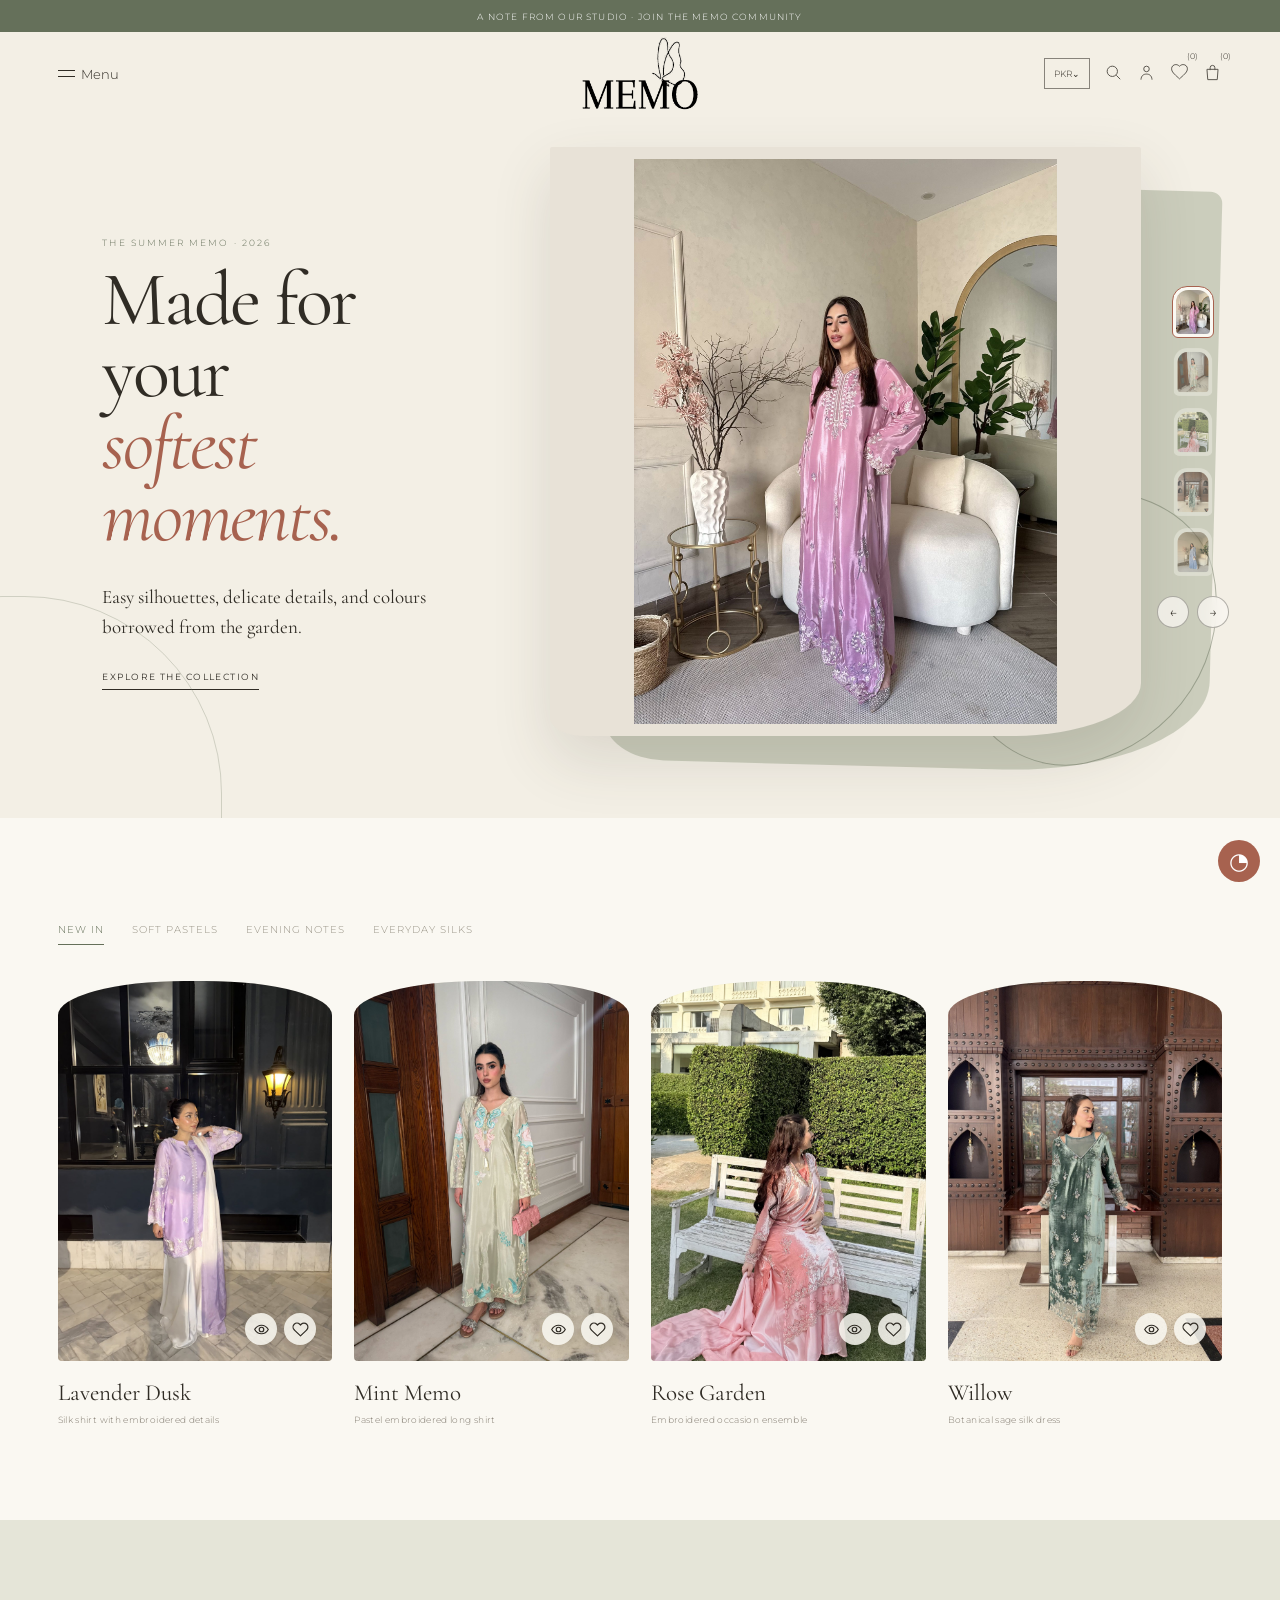
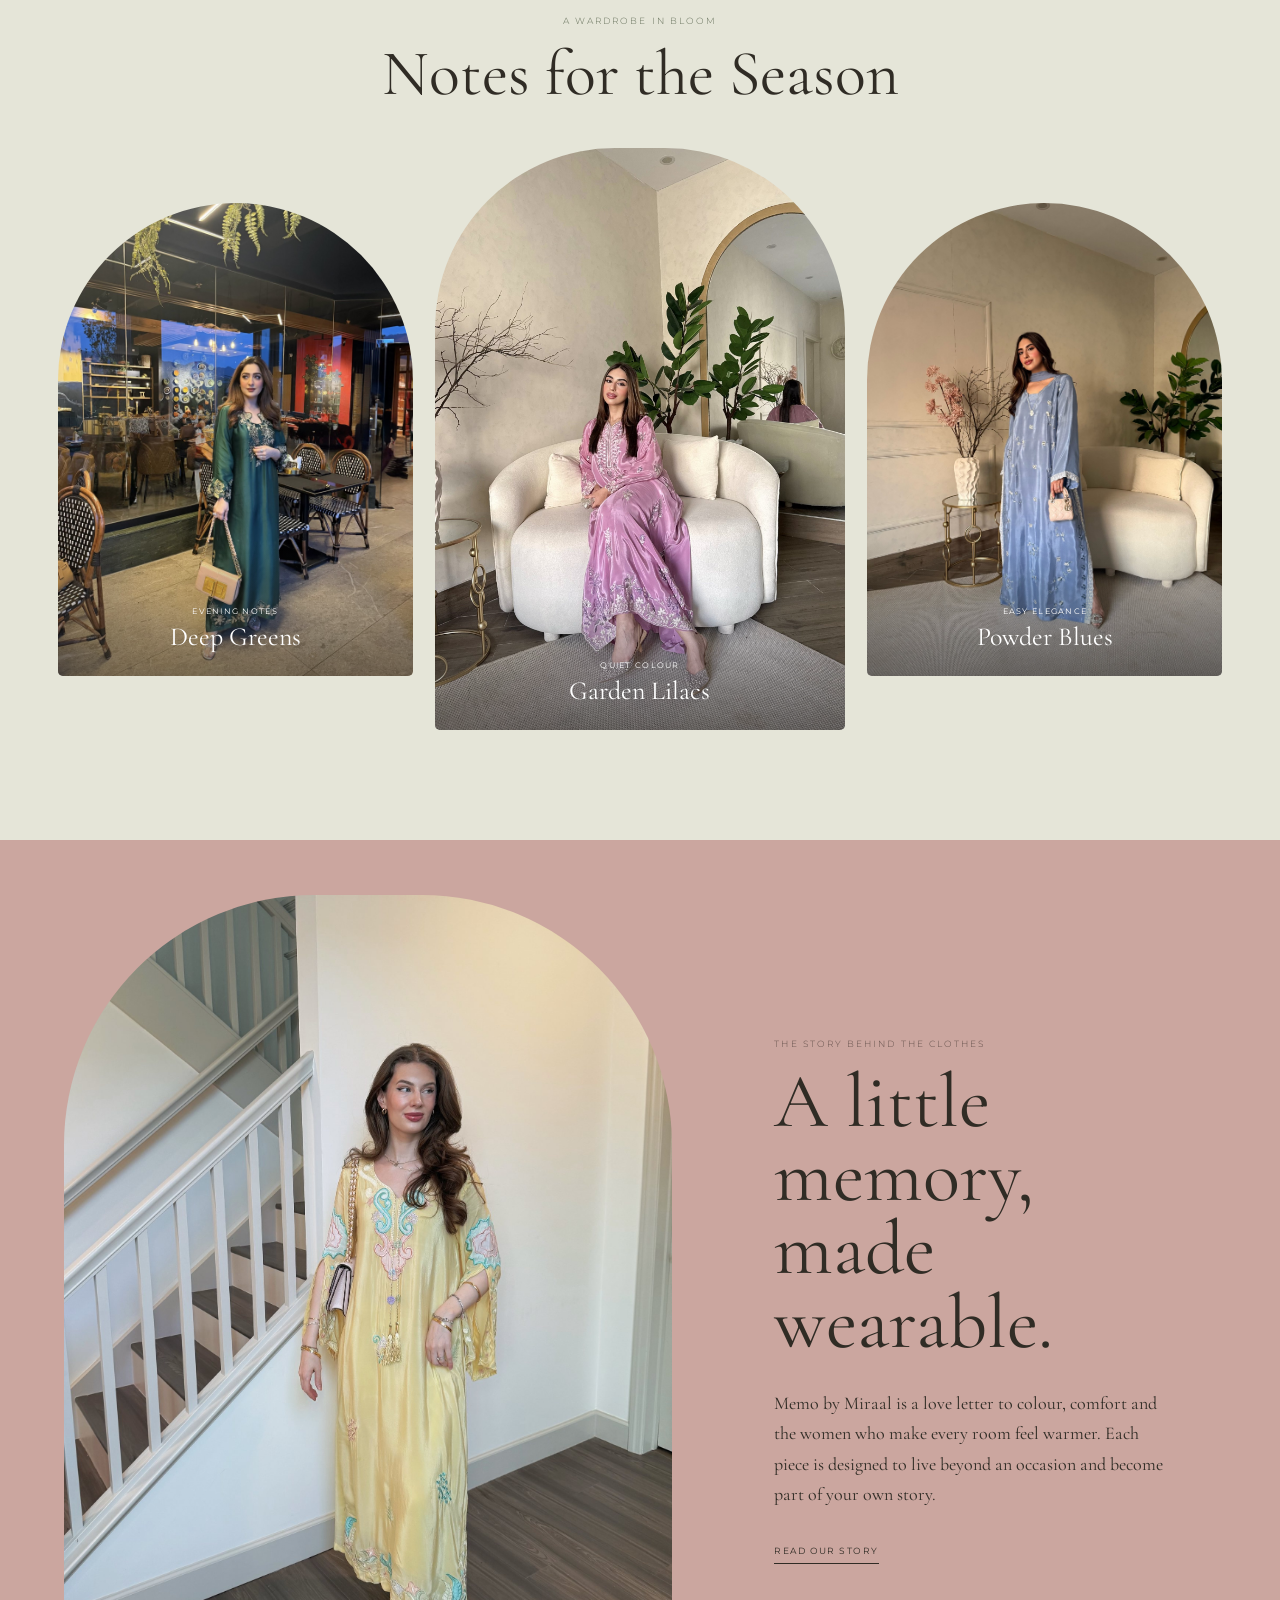
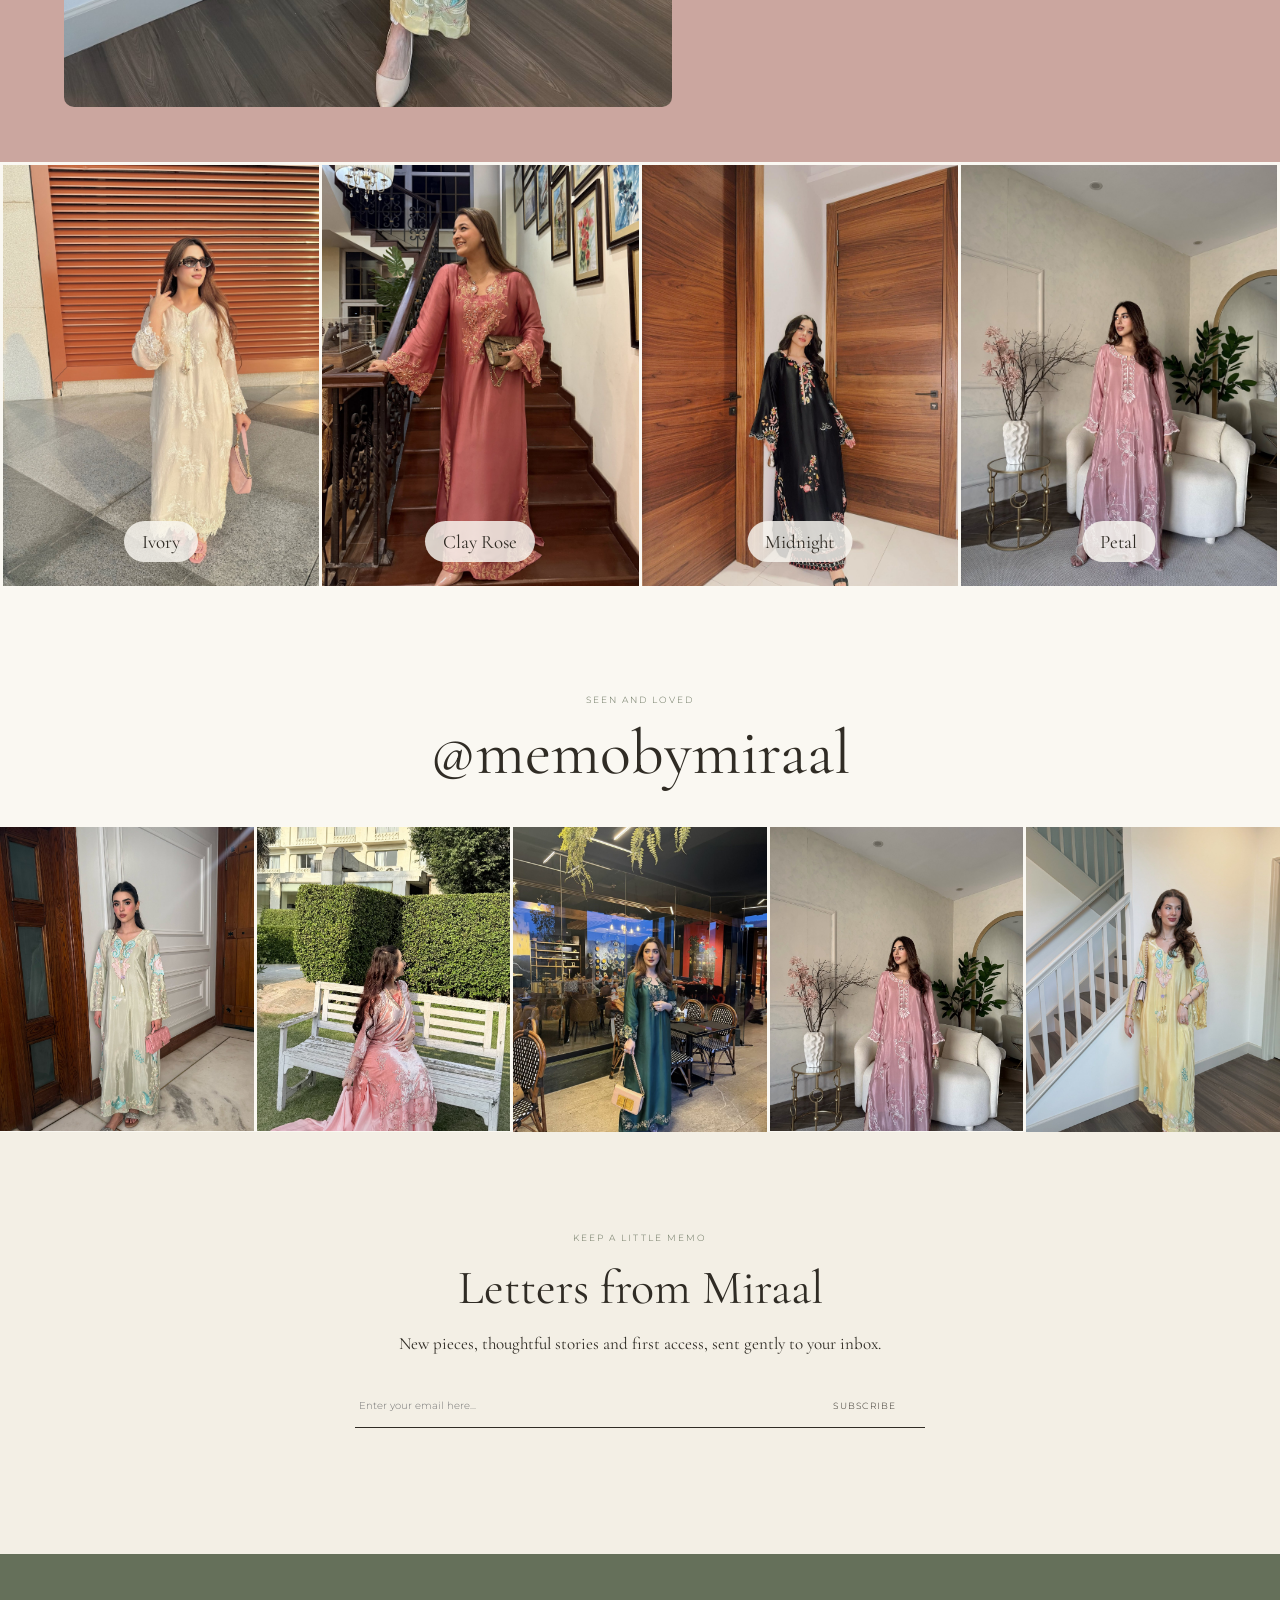
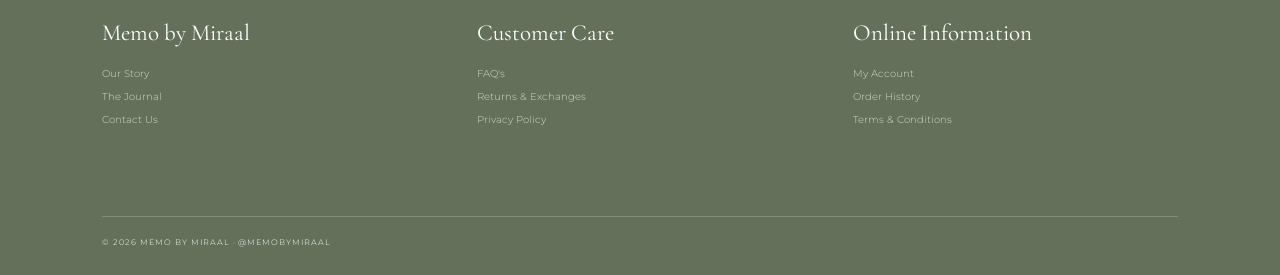
==== index.html @ 3789bedd "icons adjusted" ====
<!doctype html>
<html lang="en">
<head>
  <meta charset="UTF-8">
  <meta name="viewport" content="width=device-width, initial-scale=1">
  <meta name="description" content="Memo by Miraal - timeless, expressive eastern wear for everyday celebrations.">
  <title>Memo by Miraal</title>
  <link rel="icon" type="image/png" sizes="256x256" href="assets/memo-favicon.png?v=2">
  <link rel="apple-touch-icon" href="assets/memo-favicon.png?v=2">
  <link rel="preconnect" href="https://fonts.googleapis.com">
  <link rel="preconnect" href="https://fonts.gstatic.com" crossorigin>
  <link href="https://fonts.googleapis.com/css2?family=Cormorant+Garamond:ital,wght@0,400;0,500;1,400&family=Montserrat:wght@300;400&display=swap" rel="stylesheet">
  <link rel="stylesheet" href="styles.css">
</head>
<body>
  <a class="hotline" href="#newsletter">A note from our studio · Join the Memo community</a>

  <header class="header">
    <button class="menu-trigger" id="menuButton" aria-label="Open menu" aria-expanded="false">
      <i></i><i></i><span>Menu</span>
    </button>
    <a class="logo" href="#" aria-label="Memo home">
      <img src="assets/memo-logo.png" alt="Memo">
    </a>
    <div class="tools">
      <button class="currency">PKR⌄</button>
      <button aria-label="Search"><svg viewBox="0 0 24 24"><circle cx="10.5" cy="10.5" r="6.5"/><path d="m15.5 15.5 5 5"/></svg></button>
      <button class="desktop-icon" aria-label="Account"><svg viewBox="0 0 24 24"><circle cx="12" cy="7.5" r="3.5"/><path d="M5 21c.5-5 3-7 7-7s6.5 2 7 7"/></svg></button>
      <button class="desktop-icon counter" aria-label="Wishlist"><svg viewBox="0 0 24 24"><path d="m12 20-1.4-1.3C5.4 14.1 2 11 2 7.3 2 4.3 4.4 2 7.4 2c1.7 0 3.3.8 4.6 2.1C13.3 2.8 14.9 2 16.6 2 19.6 2 22 4.3 22 7.3c0 3.7-3.4 6.8-8.6 11.4L12 20Z"/></svg><sup>(0)</sup></button>
      <button class="counter" aria-label="Shopping bag"><svg viewBox="0 0 24 24"><path d="M5 8h14l-1 13H6L5 8Z"/><path d="M9 9V6a3 3 0 0 1 6 0v3"/></svg><sup>(0)</sup></button>
    </div>
  </header>

  <div class="menu-panel" id="menuPanel" aria-hidden="true">
    <button class="menu-close" id="menuClose" aria-label="Close menu">×</button>
    <nav>
      <a href="#new">New Arrivals</a>
      <a href="#new">The Silk Edit</a>
      <a href="#top-picks">Everyday Memo</a>
      <a href="#top-picks">Occasion Wear</a>
      <a href="#story">Our Story</a>
      <a href="#social">@memobymiraal</a>
    </nav>
  </div>
  <div class="menu-backdrop" id="menuBackdrop"></div>

  <main>
    <section class="hero" aria-label="Memo by Miraal featured collection">
      <div class="hero-copy">
        <p class="eyebrow">The summer memo · 2026</p>
        <h1>Made for your<br><em>softest moments.</em></h1>
        <p>Easy silhouettes, delicate details, and colours borrowed from the garden.</p>
        <a href="#new">Explore the collection</a>
      </div>
      <div class="hero-image" id="heroCarousel" aria-roledescription="carousel" aria-label="Featured Memo looks">
        <div class="hero-slides" aria-live="polite">
          <img class="hero-slide active" src="assets/photos/img_9818.jpg" alt="Model wearing a lilac embroidered Memo by Miraal dress">
          <img class="hero-slide" src="assets/photos/img_9828.jpg" alt="Model wearing a mint embroidered Memo by Miraal dress">
          <img class="hero-slide" src="assets/photos/img_4089.jpg" alt="Model wearing a rose pink embroidered Memo by Miraal dress">
          <img class="hero-slide" src="assets/photos/img_4140.jpg" alt="Model wearing a sage embroidered Memo by Miraal dress">
          <img class="hero-slide" src="assets/photos/img_1524.jpg" alt="Model wearing a powder blue Memo by Miraal dress">
        </div>
        <div class="hero-carousel-ui">
          <div class="hero-arrows">
            <button class="hero-arrow hero-prev" type="button" aria-label="Previous featured image">&larr;</button>
            <button class="hero-arrow hero-next" type="button" aria-label="Next featured image">&rarr;</button>
          </div>
          <div class="hero-dots" aria-label="Choose featured image">
            <button class="active" type="button" aria-label="Show lilac look" aria-current="true"><img src="assets/photos/img_9818.jpg" alt=""></button>
            <button type="button" aria-label="Show mint look"><img src="assets/photos/img_9828.jpg" alt=""></button>
            <button type="button" aria-label="Show rose look"><img src="assets/photos/img_4089.jpg" alt=""></button>
            <button type="button" aria-label="Show sage look"><img src="assets/photos/img_4140.jpg" alt=""></button>
            <button type="button" aria-label="Show powder blue look"><img src="assets/photos/img_1524.jpg" alt=""></button>
          </div>
        </div>
      </div>
      
    </section>

    <section class="products" id="new">
      <div class="tabs">
        <button class="active">New In</button>
        <button>Soft Pastels</button>
        <button>Evening Notes</button>
        <button>Everyday Silks</button>
      </div>
      <div class="product-grid">
        <article>
          <div class="product-photo">
            <img src="assets/photos/img_7289.jpg" alt="Lavender silk ensemble">
            <div class="card-tools">
              <button class="quick-view" type="button" aria-label="Quick view"><svg viewBox="0 0 24 24" aria-hidden="true"><path d="M2.4 12s3.5-6 9.6-6 9.6 6 9.6 6-3.5 6-9.6 6-9.6-6-9.6-6Z"/><circle cx="12" cy="12" r="3.2"/></svg></button>
              <button class="heart" type="button" aria-label="Add to wishlist" aria-pressed="false"><svg viewBox="0 0 24 24" aria-hidden="true"><path d="M20.8 4.6a5.5 5.5 0 0 0-7.8 0L12 5.7l-1.1-1.1a5.5 5.5 0 0 0-7.8 7.8l1.1 1.1L12 21l7.8-7.5 1.1-1.1a5.5 5.5 0 0 0-.1-7.8Z"/></svg></button>
            </div>
          </div>
          <h2>Lavender Dusk</h2>
          <p>Silk shirt with embroidered details</p>
        </article>
        <article>
          <div class="product-photo">
            <img src="assets/photos/img_9828.jpg" alt="Mint embroidered dress">
            <div class="card-tools">
              <button class="quick-view" type="button" aria-label="Quick view"><svg viewBox="0 0 24 24" aria-hidden="true"><path d="M2.4 12s3.5-6 9.6-6 9.6 6 9.6 6-3.5 6-9.6 6-9.6-6-9.6-6Z"/><circle cx="12" cy="12" r="3.2"/></svg></button>
              <button class="heart" type="button" aria-label="Add to wishlist" aria-pressed="false"><svg viewBox="0 0 24 24" aria-hidden="true"><path d="M20.8 4.6a5.5 5.5 0 0 0-7.8 0L12 5.7l-1.1-1.1a5.5 5.5 0 0 0-7.8 7.8l1.1 1.1L12 21l7.8-7.5 1.1-1.1a5.5 5.5 0 0 0-.1-7.8Z"/></svg></button>
            </div>
          </div>
          <h2>Mint Memo</h2>
          <p>Pastel embroidered long shirt</p>
        </article>
        <article>
          <div class="product-photo">
            <img src="assets/photos/img_4089.jpg" alt="Rose pink formal ensemble">
            <div class="card-tools">
              <button class="quick-view" type="button" aria-label="Quick view"><svg viewBox="0 0 24 24" aria-hidden="true"><path d="M2.4 12s3.5-6 9.6-6 9.6 6 9.6 6-3.5 6-9.6 6-9.6-6-9.6-6Z"/><circle cx="12" cy="12" r="3.2"/></svg></button>
              <button class="heart" type="button" aria-label="Add to wishlist" aria-pressed="false"><svg viewBox="0 0 24 24" aria-hidden="true"><path d="M20.8 4.6a5.5 5.5 0 0 0-7.8 0L12 5.7l-1.1-1.1a5.5 5.5 0 0 0-7.8 7.8l1.1 1.1L12 21l7.8-7.5 1.1-1.1a5.5 5.5 0 0 0-.1-7.8Z"/></svg></button>
            </div>
          </div>
          <h2>Rose Garden</h2>
          <p>Embroidered occasion ensemble</p>
        </article>
        <article>
          <div class="product-photo">
            <img src="assets/photos/img_4140.jpg" alt="Sage green embroidered dress">
            <div class="card-tools">
              <button class="quick-view" type="button" aria-label="Quick view"><svg viewBox="0 0 24 24" aria-hidden="true"><path d="M2.4 12s3.5-6 9.6-6 9.6 6 9.6 6-3.5 6-9.6 6-9.6-6-9.6-6Z"/><circle cx="12" cy="12" r="3.2"/></svg></button>
              <button class="heart" type="button" aria-label="Add to wishlist" aria-pressed="false"><svg viewBox="0 0 24 24" aria-hidden="true"><path d="M20.8 4.6a5.5 5.5 0 0 0-7.8 0L12 5.7l-1.1-1.1a5.5 5.5 0 0 0-7.8 7.8l1.1 1.1L12 21l7.8-7.5 1.1-1.1a5.5 5.5 0 0 0-.1-7.8Z"/></svg></button>
            </div>
          </div>
          <h2>Willow</h2>
          <p>Botanical sage silk dress</p>
        </article>
      </div>
    </section>

    <section class="top-picks" id="top-picks">
      <p class="eyebrow">A wardrobe in bloom</p>
      <h2>Notes for the Season</h2>
      <div class="pick-grid">
        <a href="#"><img src="assets/photos/img_7990.jpg" alt="Deep green evening outfit"><span><small>Evening notes</small>Deep Greens</span></a>
        <a href="#"><img src="assets/photos/img_9820.jpg" alt="Lilac embroidered outfit"><span><small>Quiet colour</small>Garden Lilacs</span></a>
        <a href="#"><img src="assets/photos/img_1524.jpg" alt="Powder blue silk dress"><span><small>Easy elegance</small>Powder Blues</span></a>
      </div>
    </section>

    <section class="wedding-feature" id="story">
      <div class="story-image">
        <img src="assets/photos/img_1355.jpg" alt="Woman wearing a pale yellow embroidered kaftan">
      </div>
      <div class="story-copy">
        <p class="eyebrow">The story behind the clothes</p>
        <h2>A little memory,<br>made wearable.</h2>
        <p>Memo by Miraal is a love letter to colour, comfort and the women who make every room feel warmer. Each piece is designed to live beyond an occasion and become part of your own story.</p>
        <a href="#">Read our story</a>
      </div>
    </section>

    <section class="occasions">
      <a href="#"><img src="assets/photos/img_8818.jpg" alt="Ivory embroidered dress"><span>Ivory</span></a>
      <a href="#"><img src="assets/photos/img_5142.jpg" alt="Clay rose embroidered dress"><span>Clay Rose</span></a>
      <a href="#"><img src="assets/photos/img_4715.jpg" alt="Black floral embroidered dress"><span>Midnight</span></a>
      <a href="#"><img src="assets/photos/img_0445.jpg" alt="Dusty pink embroidered dress"><span>Petal</span></a>
    </section>

    <section class="social" id="social">
      <p class="eyebrow">Seen and loved</p>
      <h2>@memobymiraal</h2>
      <div>
        <img src="assets/photos/img_9828.jpg" alt="Memo by Miraal mint look">
        <img src="assets/photos/img_4089.jpg" alt="Memo by Miraal rose look">
        <img src="assets/photos/img_7990.jpg" alt="Memo by Miraal green look">
        <img src="assets/photos/img_0445.jpg" alt="Memo by Miraal pink look">
        <img src="assets/photos/img_1355.jpg" alt="Memo by Miraal yellow look">
      </div>
    </section>

    <section class="newsletter" id="newsletter">
      <p class="eyebrow">Keep a little Memo</p>
      <h2>Letters from Miraal</h2>
      <p>New pieces, thoughtful stories and first access, sent gently to your inbox.</p>
      <form id="newsletterForm">
        <label class="sr-only" for="email">Email address</label>
        <input id="email" type="email" placeholder="Enter your email here..." required>
        <button>Subscribe</button>
      </form>
      <small id="formMessage" aria-live="polite"></small>
    </section>
  </main>

  <footer>
    <div><h3>Memo by Miraal</h3><a href="#">Our Story</a><a href="#">The Journal</a><a href="#">Contact Us</a></div>
    <div><h3>Customer Care</h3><a href="#">FAQ's</a><a href="#">Returns & Exchanges</a><a href="#">Privacy Policy</a></div>
    <div><h3>Online Information</h3><a href="#">My Account</a><a href="#">Order History</a><a href="#">Terms & Conditions</a></div>
    <p>© 2026 MEMO BY MIRAAL · @MEMOBYMIRAAL</p>
  </footer>

  <a class="whatsapp" href="https://api.whatsapp.com/send?phone=923088844444" aria-label="WhatsApp">◔</a>
  <script src="script.js"></script>
</body>
</html>
---- styles.css ----
:root {
  --ink: #302c25;
  --moss: #65705a;
  --sage: #a8af98;
  --cream: #f3efe5;
  --paper: #faf8f2;
  --clay: #a7624f;
  --rose: #cba69f;
  --line: #d9d2c4;
}

* { box-sizing: border-box; }
html { scroll-behavior: smooth; }
body { margin: 0; background: var(--paper); color: var(--ink); font-family: "Montserrat", sans-serif; font-size: 12px; font-weight: 300; }
body.menu-open { overflow: hidden; }
button, input { font: inherit; }
button { cursor: pointer; }
a { color: inherit; text-decoration: none; }
img { display: block; width: 100%; }
.sr-only { position: absolute; width: 1px; height: 1px; overflow: hidden; clip: rect(0,0,0,0); }
.eyebrow { margin: 0 0 16px; color: var(--moss); font-size: 9px; letter-spacing: .23em; text-transform: uppercase; }

.hotline { height: 32px; display: flex; align-items: center; justify-content: center; background: var(--moss); color: #fff; font-size: 9px; letter-spacing: .13em; text-transform: uppercase; }
.header { position: absolute; z-index: 10; top: 32px; left: 0; width: 100%; height: 83px; display: grid; grid-template-columns: 1fr auto 1fr; align-items: center; padding: 0 4.5%; color: var(--ink); }
.logo img { width: 132px; max-height: 82px; object-fit: contain; }
.menu-trigger { position: relative; display: flex; align-items: center; gap: 8px; padding: 8px 0 8px 23px; border: 0; background: none; color: inherit; font-size: 13px; font-weight: 300; }
.menu-trigger i { position: absolute; left: 0; width: 17px; height: 1px; background: currentColor; }
.menu-trigger i:first-child { transform: translateY(-3px); }
.menu-trigger i:nth-child(2) { transform: translateY(3px); }
.tools { display: flex; align-items: center; justify-content: flex-end; gap: 14px; }
.tools button { position: relative; padding: 0; border: 0; background: none; color: inherit; }
.tools svg { width: 19px; height: 19px; fill: none; stroke: currentColor; stroke-width: 1.25; opacity: .78; }
.tools .currency { padding: 9px; border: 1px solid rgba(48,44,37,.55); font-size: 9px; }
.counter sup { position: absolute; top: -12px; right: -9px; font-size: 8px; }

.menu-panel { position: fixed; z-index: 30; inset: 0 auto 0 0; width: min(430px,88vw); padding: 80px 50px; background: var(--cream); transform: translateX(-102%); transition: transform .4s cubic-bezier(.76,0,.24,1); }
.menu-panel.open { transform: none; }
.menu-close { position: absolute; top: 22px; right: 25px; padding: 0; border: 0; background: none; color: var(--ink); font: 32px/1 "Cormorant Garamond",serif; }
.menu-panel nav { display: flex; flex-direction: column; }
.menu-panel a { padding: 14px 0; border-bottom: 1px solid var(--line); font: 25px "Cormorant Garamond",serif; }
.menu-backdrop { visibility: hidden; position: fixed; z-index: 25; inset: 0; opacity: 0; background: rgba(47,42,34,.45); transition: .3s; }
.menu-backdrop.open { visibility: visible; opacity: 1; }

.hero { position: relative; min-height: 760px; display: grid; grid-template-columns: 43% 57%; padding-top: 115px; overflow: hidden; background: var(--cream); }
.hero::before { content: ""; position: absolute; width: 400px; height: 400px; left: -180px; bottom: -180px; border: 1px solid rgba(101,112,90,.25); border-radius: 48% 52% 42% 58%; }
.hero-copy { display: flex; flex-direction: column; justify-content: center; align-items: flex-start; padding: 5vw 5vw 8vw 8vw; }
.hero-copy h1 { margin: 0; font: 400 clamp(54px,6vw,88px)/.94 "Cormorant Garamond",serif; letter-spacing: -.03em; }
.hero-copy h1 em { color: var(--clay); font-weight: 400; }
.hero-copy > p:not(.eyebrow) { max-width: 390px; margin: 30px 0; font: 19px/1.55 "Cormorant Garamond",serif; }
.hero-copy > a, .story-copy > a { padding-bottom: 7px; border-bottom: 1px solid var(--ink); font-size: 9px; font-weight: 400; letter-spacing: .16em; text-transform: uppercase; }
.hero-image {
  position: relative;
  min-height: 620px;
  margin: 0 4vw 4vw 0;
  isolation: isolate;
}
.hero-image::before {
  content: "";
  position: absolute;
  z-index: -2;
  inset: 6% 2% 0 9%;
  border-radius: 8% 2% 34% 10% / 5% 2% 16% 7%;
  background: rgba(168,175,152,.52);
  transform: rotate(1.5deg);
}
.hero-image::after {
  content: "";
  position: absolute;
  z-index: -1;
  width: 40%;
  aspect-ratio: 1;
  right: 1%;
  bottom: 1%;
  border: 1px solid rgba(101,112,90,.48);
  border-radius: 44% 56% 61% 39% / 57% 41% 59% 43%;
  transform: rotate(-13deg);
}
.hero-slides {
  position: absolute;
  inset: 0 13% 5% 0;
  overflow: hidden;
  border-radius: 2px 2px 22% 6% / 2px 2px 9% 3%;
  background: #e8e2d7;
  box-shadow: 0 24px 60px rgba(69,61,49,.14);
}
.hero-slide {
  position: absolute;
  inset: 0;
  height: 100%;
  padding: 12px;
  object-fit: contain;
  object-position: center;
  opacity: 0;
  filter: saturate(.92);
  transform: translateX(8px);
  transition: opacity .65s ease, filter .65s ease, transform .8s cubic-bezier(.22,1,.36,1);
}
.hero-slide.active { z-index: 1; opacity: 1; filter: saturate(1); transform: none; }
.hero-carousel-ui {
  position: absolute;
  z-index: 3;
  top: 50%;
  right: 0;
  display: flex;
  flex-direction: column-reverse;
  align-items: center;
  gap: 18px;
  transform: translateY(-50%);
}
.hero-arrows { display: flex; gap: 8px; }
.hero-arrow {
  display: grid;
  place-items: center;
  width: 32px;
  height: 32px;
  padding: 0;
  border: 1px solid rgba(48,44,37,.35);
  border-radius: 50%;
  background: rgba(250,248,242,.76);
  color: var(--ink);
  font-size: 14px;
  backdrop-filter: blur(6px);
  transition: border-color .25s ease, background .25s ease, color .25s ease;
}
.hero-arrow:hover, .hero-arrow:focus-visible { border-color: var(--clay); background: var(--paper); color: var(--clay); }
.hero-dots { display: flex; flex-direction: column; align-items: center; gap: 8px; }
.hero-dots button {
  width: 42px;
  height: 52px;
  padding: 3px;
  overflow: hidden;
  border: 1px solid transparent;
  border-radius: 15px 15px 6px 6px;
  background: rgba(250,248,242,.62);
  opacity: .58;
  transform: scale(.92);
  transition: opacity .25s ease, transform .25s ease, border-color .25s ease, background .25s ease;
}
.hero-dots button img { width: 100%; height: 100%; border-radius: 12px 12px 4px 4px; object-fit: cover; object-position: center top; }
.hero-dots button:hover { opacity: .85; transform: scale(.96); }
.hero-dots button.active { border-color: var(--clay); background: var(--paper); opacity: 1; transform: scale(1); }
.botanical-mark { position: absolute; left: 39%; bottom: 35px; color: rgba(101,112,90,.25); font: italic 76px "Cormorant Garamond",serif; transform: rotate(-8deg); }

.products { padding: 105px 4.5% 95px; }
.tabs { display: flex; gap: 28px; margin-bottom: 36px; overflow-x: auto; scrollbar-width: none; white-space: nowrap; }
.tabs button { padding: 0 0 8px; border: 0; border-bottom: 1px solid transparent; background: none; color: #999487; font-size: 10px; letter-spacing: .1em; text-transform: uppercase; }
.tabs button.active { border-color: var(--moss); color: var(--moss); }
.product-grid { display: grid; grid-template-columns: repeat(4,1fr); gap: 22px; }
.product-photo { position: relative; overflow: hidden; border-radius: 46% 46% 4px 4px / 9% 9% 4px 4px; background: var(--cream); }
.product-photo > img { aspect-ratio: 3/4.15; object-fit: cover; object-position: center top; transition: transform .65s ease; }
.product-grid article:hover .product-photo > img { transform: scale(1.02); }
.card-tools { position: absolute; right: 16px; bottom: 16px; display: flex; gap: 7px; }
.card-tools button { display: grid; width: 32px; height: 32px; padding: 0; place-items: center; border: 0; border-radius: 50%; background: rgba(250,248,242,.86); color: var(--ink); cursor: pointer; box-shadow: 0 3px 12px rgba(31,29,25,.12); transition: color .2s ease, background .2s ease, transform .2s ease; }
.card-tools button:hover { background: var(--cream); transform: translateY(-2px); }
.card-tools svg { width: 17px; height: 17px; fill: none; stroke: currentColor; stroke-width: 1.7; stroke-linecap: round; stroke-linejoin: round; }
.card-tools .heart[aria-pressed="true"] { color: #8b4148; }
.card-tools .heart[aria-pressed="true"] svg { fill: currentColor; }
.product-grid h2 { margin: 18px 0 7px; font: 23px "Cormorant Garamond",serif; }
.product-grid p { margin: 0; color: #827b70; font-size: 9px; letter-spacing: .04em; }

.top-picks { padding: 95px 4.5% 110px; background: #e5e5d8; text-align: center; }
.top-picks > h2, .social > h2 { margin: 0 0 42px; font: 400 clamp(42px,5vw,66px)/1 "Cormorant Garamond",serif; }
.pick-grid { display: grid; grid-template-columns: .95fr 1.1fr .95fr; align-items: center; gap: 22px; }
.pick-grid a { position: relative; overflow: hidden; border-radius: 180px 180px 5px 5px; }
.pick-grid img { aspect-ratio: 3/4; object-fit: cover; transition: .5s; }
.pick-grid a:nth-child(2) img { aspect-ratio: 3/4.25; }
.pick-grid a:hover img { transform: scale(1.025); }
.pick-grid span { position: absolute; right: 0; bottom: 0; left: 0; padding: 65px 10px 24px; background: linear-gradient(transparent,rgba(42,37,30,.58)); color: #fff; font: 26px "Cormorant Garamond",serif; }
.pick-grid small { display: block; margin-bottom: 5px; font: 8px "Montserrat",sans-serif; letter-spacing: .16em; text-transform: uppercase; }

.wedding-feature { display: grid; grid-template-columns: 1.05fr .95fr; min-height: 760px; background: var(--rose); }
.story-image { margin: 55px 0 55px 5vw; overflow: hidden; border-radius: 250px 250px 10px 10px; }
.story-image img { height: 100%; object-fit: cover; object-position: center 22%; }
.story-copy { display: flex; flex-direction: column; justify-content: center; align-items: flex-start; padding: 8vw; }
.story-copy .eyebrow { color: #65514c; }
.story-copy h2 { margin: 0 0 28px; font: 400 clamp(50px,6vw,80px)/.96 "Cormorant Garamond",serif; }
.story-copy > p:not(.eyebrow) { max-width: 460px; margin: 0 0 35px; font: 18px/1.7 "Cormorant Garamond",serif; }

.occasions { display: grid; grid-template-columns: repeat(4,1fr); gap: 3px; padding: 3px; background: var(--paper); }
.occasions a { position: relative; overflow: hidden; }
.occasions img { aspect-ratio: 3/4; object-fit: cover; object-position: center top; transition: .5s; }
.occasions a:hover img { transform: scale(1.025); }
.occasions span { position: absolute; bottom: 24px; left: 50%; padding: 9px 18px; border-radius: 30px; background: rgba(250,248,242,.82); font: 19px "Cormorant Garamond",serif; transform: translateX(-50%); white-space: nowrap; }

.social { padding: 105px 0 0; text-align: center; background: var(--paper); }
.social > div { display: grid; grid-template-columns: repeat(5,1fr); gap: 3px; }
.social img { aspect-ratio: 1/1.2; object-fit: cover; object-position: center top; }
.newsletter { padding: 100px 20px; background: var(--cream); text-align: center; }
.newsletter h2 { margin: 0 0 16px; font: 400 48px "Cormorant Garamond",serif; }
.newsletter > p:not(.eyebrow) { margin: 0 0 30px; font: 17px "Cormorant Garamond",serif; }
.newsletter form { display: flex; width: min(570px,100%); margin: auto; border-bottom: 1px solid var(--ink); }
.newsletter input { flex: 1; min-width: 0; padding: 15px 4px; border: 0; outline: none; background: transparent; font-size: 10px; }
.newsletter button { width: 120px; border: 0; background: transparent; color: var(--ink); font-size: 9px; letter-spacing: .14em; text-transform: uppercase; }
#formMessage { display: block; min-height: 14px; margin-top: 12px; }

footer { display: grid; grid-template-columns: repeat(3,1fr); gap: 50px; padding: 65px 8% 28px; background: var(--moss); color: #fff; }
footer h3 { margin: 0 0 20px; font: 23px "Cormorant Garamond",serif; }
footer a { display: block; margin: 10px 0; color: rgba(255,255,255,.72); font-size: 10px; }
footer p { grid-column: 1/-1; margin: 30px 0 0; padding-top: 20px; border-top: 1px solid rgba(255,255,255,.2); font-size: 8px; letter-spacing: .12em; }
.whatsapp { position: fixed; z-index: 12; right: 20px; bottom: 18px; display: grid; place-items: center; width: 42px; height: 42px; border-radius: 50%; background: var(--clay); color: #fff; font-size: 23px; }

@media (max-width: 850px) {
  .logo img { width: 112px; }
  .hero { grid-template-columns: 1fr 1.2fr; }
  .hero-copy { padding-left: 5vw; }
  .product-grid { grid-template-columns: repeat(2,1fr); row-gap: 42px; }
  .wedding-feature { grid-template-columns: 1fr 1fr; min-height: 650px; }
  .story-image { margin-left: 30px; }
}

@media (max-width: 600px) {
  .hotline { height: 29px; padding: 0 12px; font-size: 7px; text-align: center; }
  .header { top: 29px; height: 65px; padding: 0 17px; }
  .logo img { width: 88px; max-height: 61px; }
  .menu-trigger { width: 20px; padding: 12px 0; }
  .menu-trigger span, .currency, .desktop-icon { display: none; }
  .tools { gap: 12px; }
  .tools svg { width: 18px; height: 18px; }
  .hero { min-height: 810px; display: block; padding: 105px 18px 18px; }
  .hero-copy { position: relative; z-index: 2; display: block; padding: 35px 8px 38px; }
  .hero-copy h1 { font-size: 51px; }
  .hero-copy > p:not(.eyebrow) { margin: 20px 0 25px; font-size: 17px; }
  .hero-image { height: 540px; min-height: 0; margin: 0 4px 8px; }
  .hero-image::before { inset: 6% -1% 1% 7%; }
  .hero-image::after { right: -2%; bottom: 0; width: 48%; }
  .hero-slides { inset: 0 0 12% 0; border-radius: 2px 2px 20% 5% / 2px 2px 7% 3%; }
  .hero-slide { padding: 8px; }
  .hero-carousel-ui { top: auto; right: 10px; bottom: 1.5%; left: 10px; flex-direction: row; justify-content: space-between; gap: 10px; transform: none; }
  .hero-arrows { gap: 7px; }
  .hero-arrow { width: 30px; height: 30px; }
  .hero-dots { flex: 1; flex-direction: row; justify-content: center; gap: 5px; }
  .hero-dots button { width: 32px; height: 42px; padding: 2px; border-radius: 11px 11px 4px 4px; }
  .hero-dots button img { border-radius: 9px 9px 3px 3px; }
  .botanical-mark { display: none; }
  .products { padding: 72px 16px; }
  .tabs { gap: 24px; margin-right: -16px; margin-bottom: 27px; }
  .product-grid { gap: 12px; row-gap: 34px; }
  .product-photo { border-radius: 70px 70px 3px 3px; }
  .product-grid h2 { margin-top: 13px; font-size: 18px; }
  .product-grid p { min-height: 25px; line-height: 1.45; }
  .card-tools { right: 8px; bottom: 9px; }
  .card-tools button { width: 28px; height: 28px; }
  .card-tools svg { width: 15px; height: 15px; }
  .top-picks { padding: 72px 16px; }
  .top-picks > h2, .social > h2 { margin-bottom: 30px; font-size: 43px; }
  .pick-grid { grid-template-columns: 1fr; gap: 17px; }
  .pick-grid a { border-radius: 160px 160px 4px 4px; }
  .pick-grid img, .pick-grid a:nth-child(2) img { aspect-ratio: 4/5; }
  .wedding-feature { grid-template-columns: 1fr; min-height: 0; }
  .story-image { height: 540px; margin: 28px 22px 0; border-radius: 180px 180px 5px 5px; }
  .story-copy { padding: 60px 27px 70px; }
  .story-copy h2 { font-size: 50px; }
  .occasions { grid-template-columns: repeat(2,1fr); }
  .occasions span { bottom: 15px; padding: 7px 14px; font-size: 16px; }
  .social { padding-top: 72px; overflow: hidden; }
  .social > div { display: flex; overflow-x: auto; scrollbar-width: none; }
  .social img { flex: 0 0 70vw; }
  .newsletter { padding: 75px 22px; }
  .newsletter h2 { font-size: 42px; }
  footer { grid-template-columns: 1fr 1fr; gap: 35px 20px; padding: 55px 25px 25px; }
  footer > div:last-of-type { grid-column: 1/-1; }
}
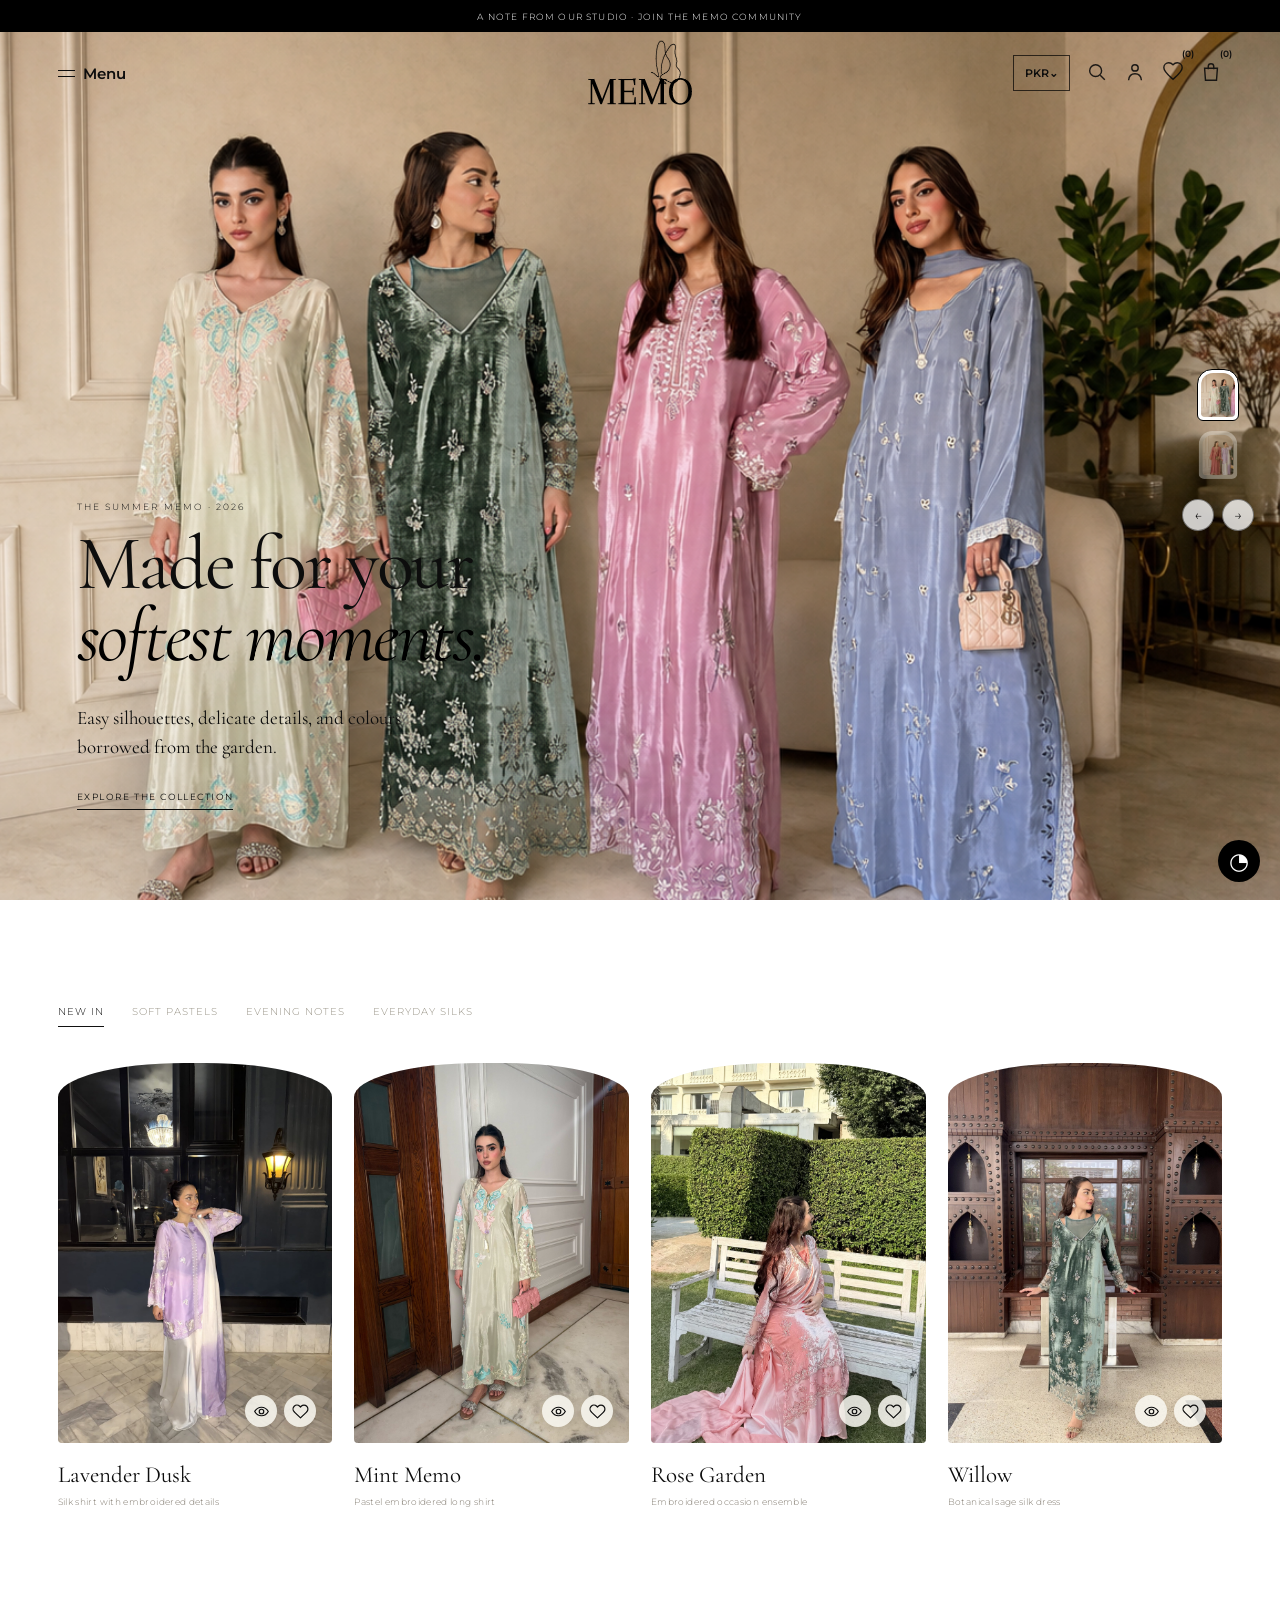
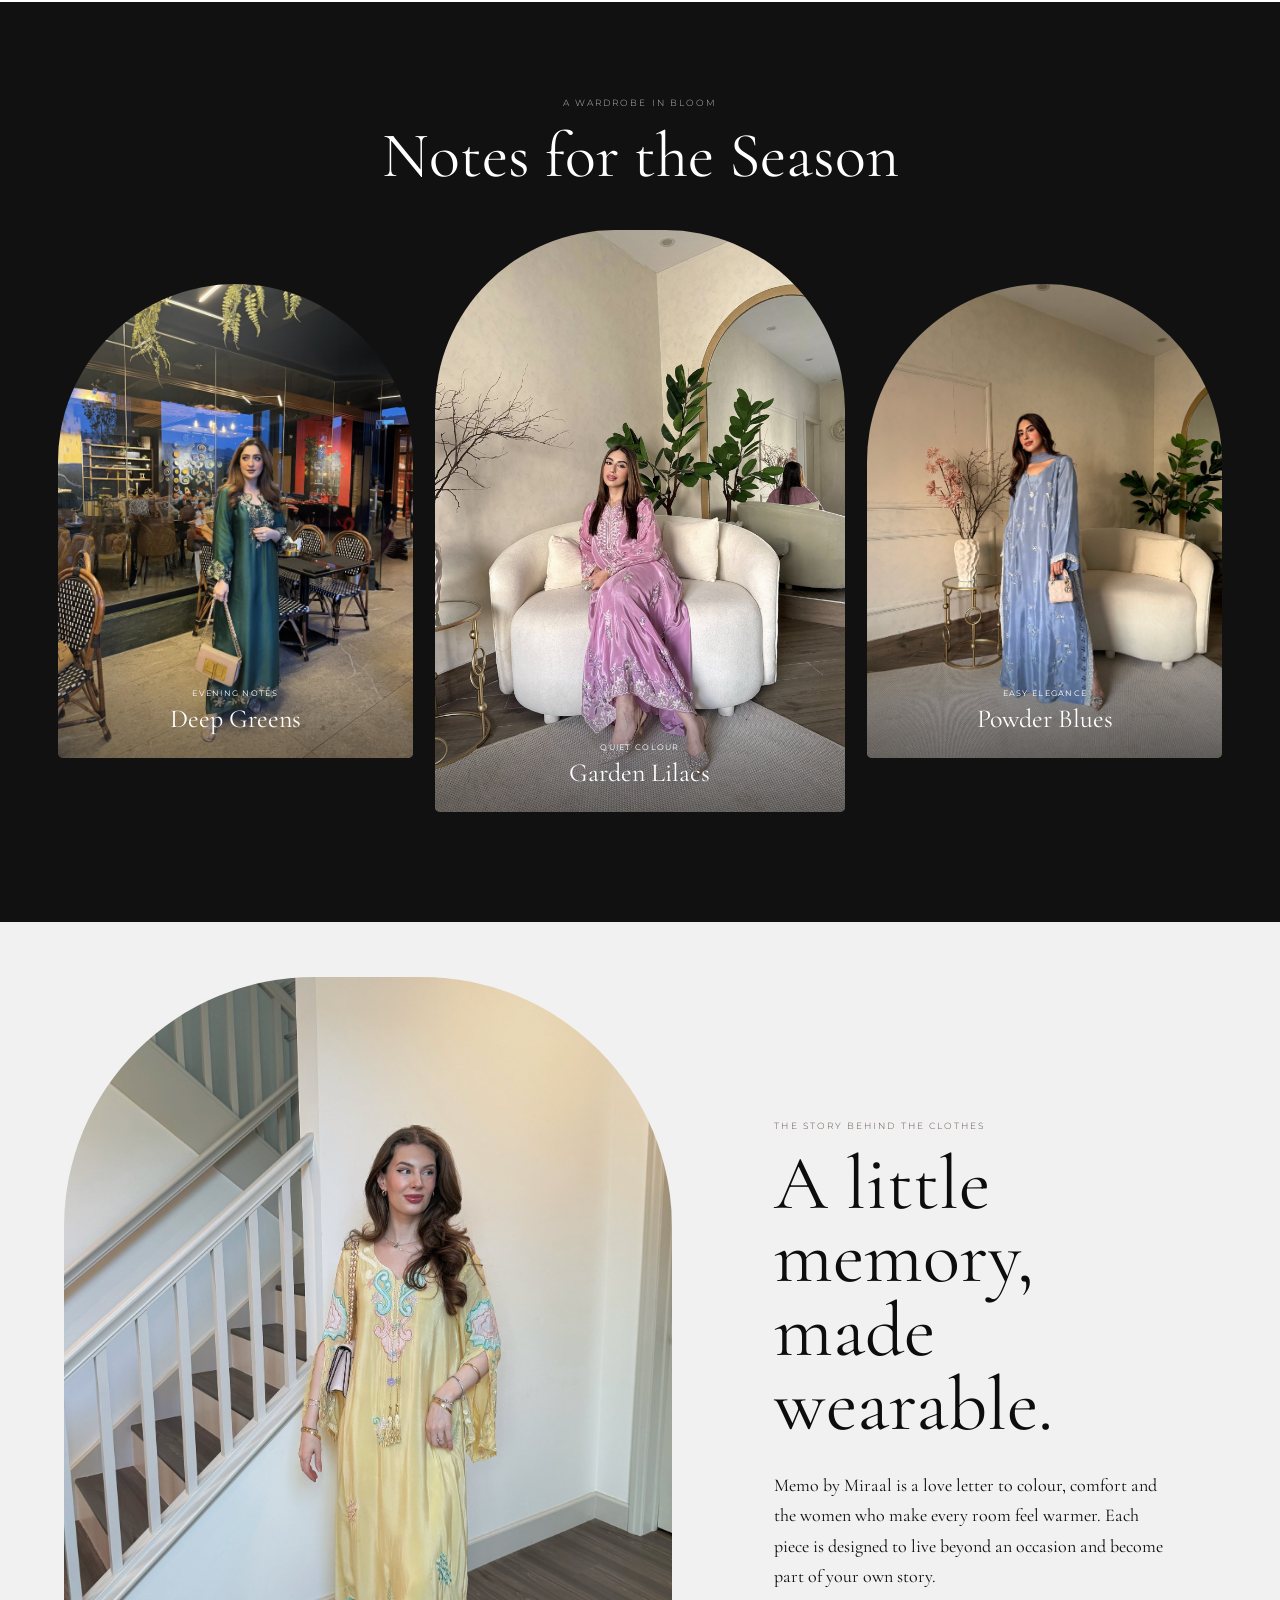
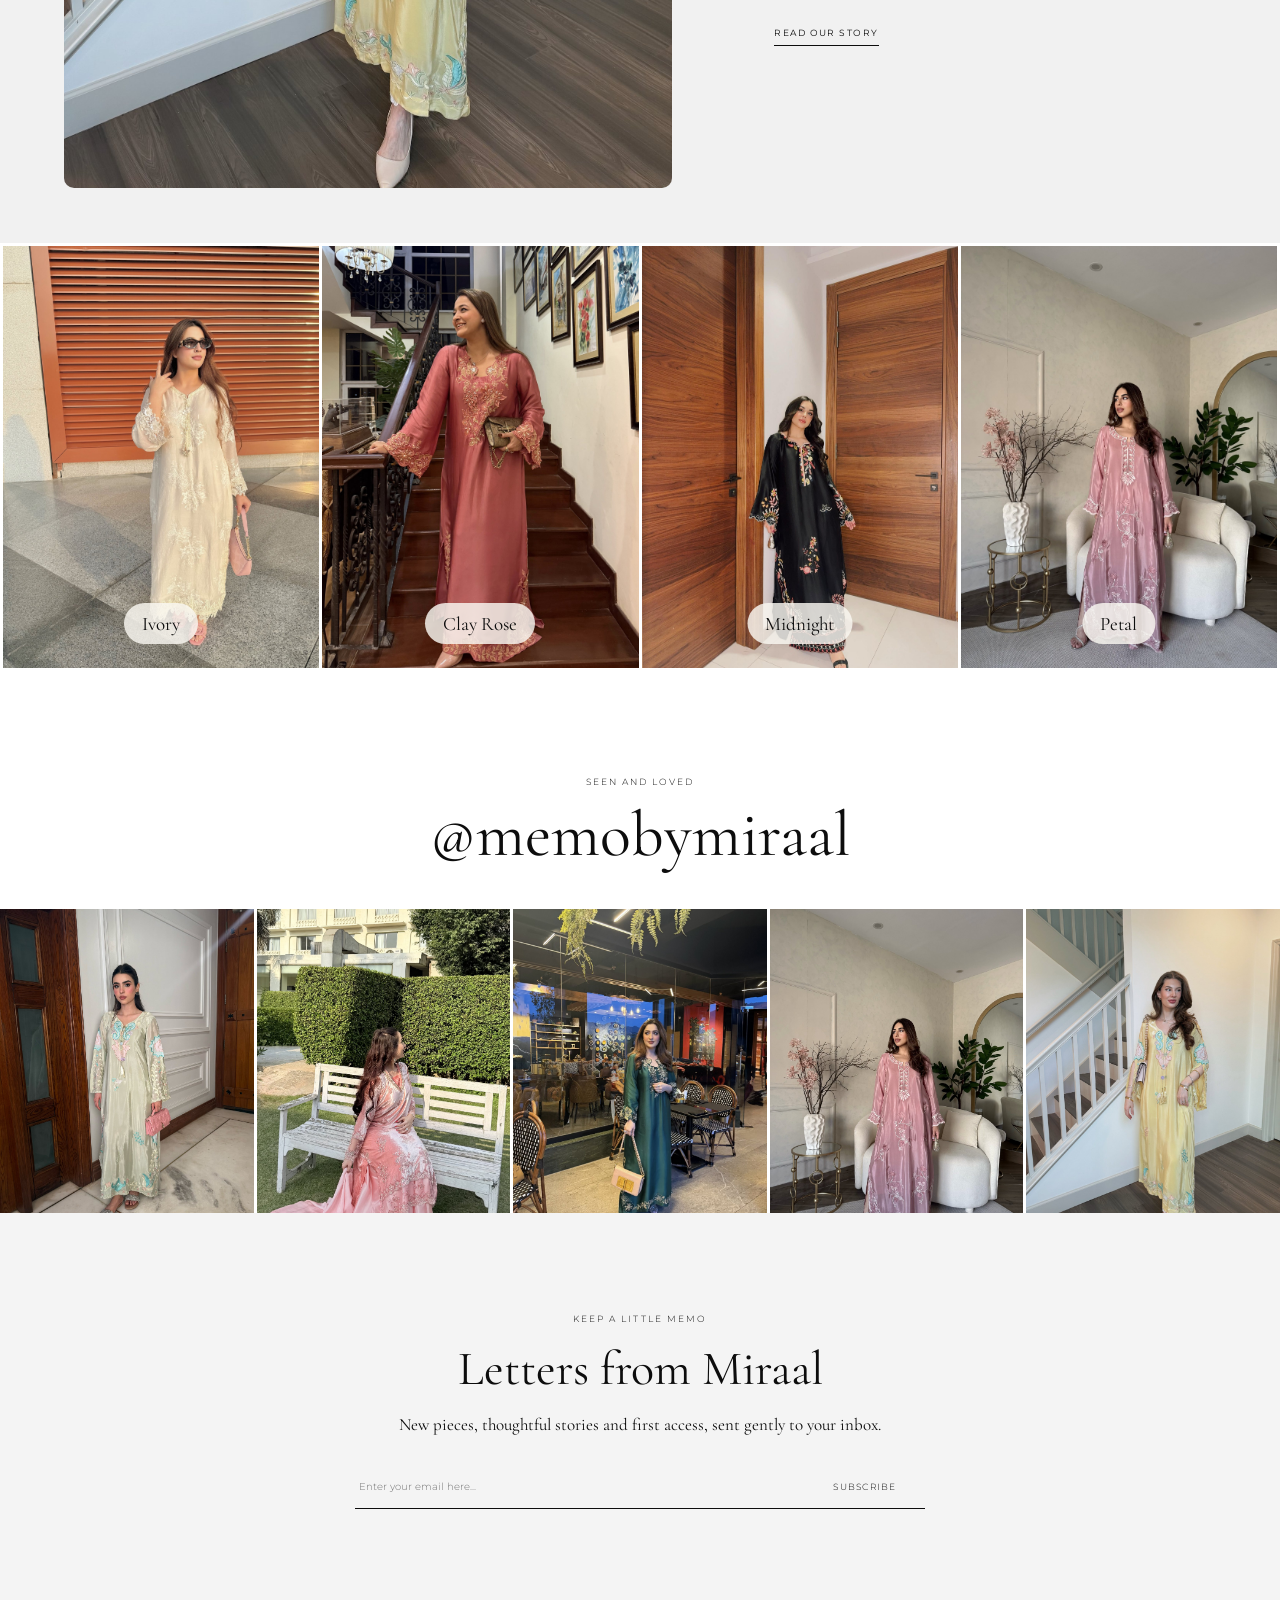
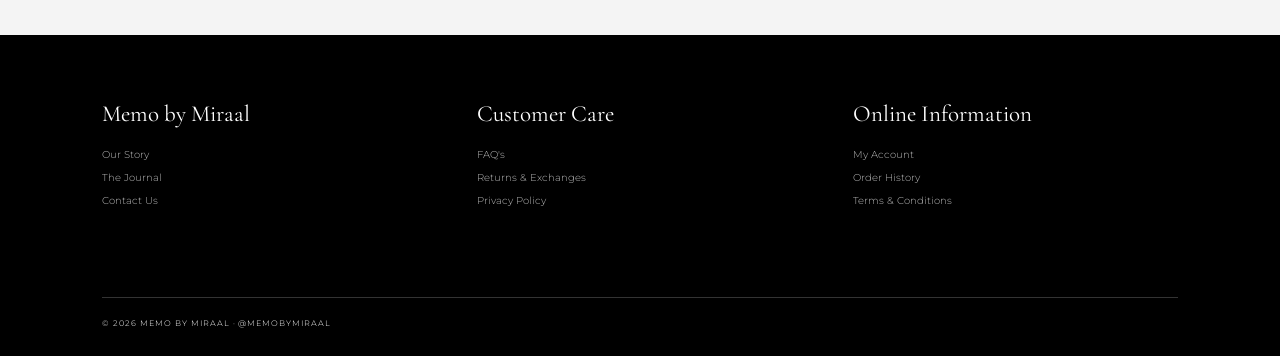
==== commit 1da1a6d6: "new update" ====
--- a/index.html
+++ b/index.html
@@ -10,7 +10,7 @@
   <link rel="preconnect" href="https://fonts.googleapis.com">
   <link rel="preconnect" href="https://fonts.gstatic.com" crossorigin>
   <link href="https://fonts.googleapis.com/css2?family=Cormorant+Garamond:ital,wght@0,400;0,500;1,400&family=Montserrat:wght@300;400&display=swap" rel="stylesheet">
-  <link rel="stylesheet" href="styles.css">
+  <link rel="stylesheet" href="styles.css?v=5">
 </head>
 <body>
   <a class="hotline" href="#newsletter">A note from our studio · Join the Memo community</a>
@@ -27,7 +27,7 @@
       <button aria-label="Search"><svg viewBox="0 0 24 24"><circle cx="10.5" cy="10.5" r="6.5"/><path d="m15.5 15.5 5 5"/></svg></button>
       <button class="desktop-icon" aria-label="Account"><svg viewBox="0 0 24 24"><circle cx="12" cy="7.5" r="3.5"/><path d="M5 21c.5-5 3-7 7-7s6.5 2 7 7"/></svg></button>
       <button class="desktop-icon counter" aria-label="Wishlist"><svg viewBox="0 0 24 24"><path d="m12 20-1.4-1.3C5.4 14.1 2 11 2 7.3 2 4.3 4.4 2 7.4 2c1.7 0 3.3.8 4.6 2.1C13.3 2.8 14.9 2 16.6 2 19.6 2 22 4.3 22 7.3c0 3.7-3.4 6.8-8.6 11.4L12 20Z"/></svg><sup>(0)</sup></button>
-      <button class="counter" aria-label="Shopping bag"><svg viewBox="0 0 24 24"><path d="M5 8h14l-1 13H6L5 8Z"/><path d="M9 9V6a3 3 0 0 1 6 0v3"/></svg><sup>(0)</sup></button>
+      <button class="counter cart-counter" aria-label="Shopping bag"><svg viewBox="0 0 24 24"><path d="M5 8h14l-1 13H6L5 8Z"/><path d="M9 9V6a3 3 0 0 1 6 0v3"/></svg><sup>(0)</sup></button>
     </div>
   </header>
 
@@ -54,11 +54,14 @@
       </div>
       <div class="hero-image" id="heroCarousel" aria-roledescription="carousel" aria-label="Featured Memo looks">
         <div class="hero-slides" aria-live="polite">
-          <img class="hero-slide active" src="assets/photos/img_9818.jpg" alt="Model wearing a lilac embroidered Memo by Miraal dress">
-          <img class="hero-slide" src="assets/photos/img_9828.jpg" alt="Model wearing a mint embroidered Memo by Miraal dress">
-          <img class="hero-slide" src="assets/photos/img_4089.jpg" alt="Model wearing a rose pink embroidered Memo by Miraal dress">
-          <img class="hero-slide" src="assets/photos/img_4140.jpg" alt="Model wearing a sage embroidered Memo by Miraal dress">
-          <img class="hero-slide" src="assets/photos/img_1524.jpg" alt="Model wearing a powder blue Memo by Miraal dress">
+          <picture class="hero-slide active hero-slide-composite">
+            <source media="(max-width: 1024px)" srcset="assets/photos/hero-composite-collection.png">
+            <img src="assets/photos/hero-composite-collection-headroom.png" alt="Four models wearing pastel embroidered Memo by Miraal outfits">
+          </picture>
+          <picture class="hero-slide hero-slide-composite">
+            <source media="(max-width: 1024px)" srcset="assets/photos/hero-composite-evening-collection.png">
+            <img src="assets/photos/hero-composite-evening-collection-headroom.png" alt="Four models wearing evening embroidered Memo by Miraal outfits">
+          </picture>
         </div>
         <div class="hero-carousel-ui">
           <div class="hero-arrows">
@@ -66,11 +69,8 @@
             <button class="hero-arrow hero-next" type="button" aria-label="Next featured image">&rarr;</button>
           </div>
           <div class="hero-dots" aria-label="Choose featured image">
-            <button class="active" type="button" aria-label="Show lilac look" aria-current="true"><img src="assets/photos/img_9818.jpg" alt=""></button>
-            <button type="button" aria-label="Show mint look"><img src="assets/photos/img_9828.jpg" alt=""></button>
-            <button type="button" aria-label="Show rose look"><img src="assets/photos/img_4089.jpg" alt=""></button>
-            <button type="button" aria-label="Show sage look"><img src="assets/photos/img_4140.jpg" alt=""></button>
-            <button type="button" aria-label="Show powder blue look"><img src="assets/photos/img_1524.jpg" alt=""></button>
+            <button class="active" type="button" aria-label="Show pastel collection" aria-current="true"><img src="assets/photos/hero-composite-collection-headroom.png" alt=""></button>
+            <button type="button" aria-label="Show evening collection"><img src="assets/photos/hero-composite-evening-collection-headroom.png" alt=""></button>
           </div>
         </div>
       </div>
@@ -85,7 +85,7 @@
         <button>Everyday Silks</button>
       </div>
       <div class="product-grid">
-        <article>
+        <article data-price="PKR 18,500" data-details="A graceful silk ensemble finished with delicate embroidery and an easy, flowing silhouette.">
           <div class="product-photo">
             <img src="assets/photos/img_7289.jpg" alt="Lavender silk ensemble">
             <div class="card-tools">
@@ -96,7 +96,7 @@
           <h2>Lavender Dusk</h2>
           <p>Silk shirt with embroidered details</p>
         </article>
-        <article>
+        <article data-price="PKR 16,900" data-details="A fresh pastel shirt with intricate embroidery, designed for effortless day-to-evening dressing.">
           <div class="product-photo">
             <img src="assets/photos/img_9828.jpg" alt="Mint embroidered dress">
             <div class="card-tools">
@@ -107,7 +107,7 @@
           <h2>Mint Memo</h2>
           <p>Pastel embroidered long shirt</p>
         </article>
-        <article>
+        <article data-price="PKR 21,500" data-details="A refined occasion ensemble featuring floral embroidery and a softly structured drape.">
           <div class="product-photo">
             <img src="assets/photos/img_4089.jpg" alt="Rose pink formal ensemble">
             <div class="card-tools">
@@ -118,7 +118,7 @@
           <h2>Rose Garden</h2>
           <p>Embroidered occasion ensemble</p>
         </article>
-        <article>
+        <article data-price="PKR 19,800" data-details="A botanical sage silk dress with tonal detailing and a relaxed, elegant finish.">
           <div class="product-photo">
             <img src="assets/photos/img_4140.jpg" alt="Sage green embroidered dress">
             <div class="card-tools">
@@ -186,6 +186,32 @@
     </section>
   </main>
 
+  <div class="quick-view-modal" id="quickViewModal" aria-hidden="true">
+    <div class="quick-view-backdrop" data-quick-view-close></div>
+    <section class="quick-view-dialog" role="dialog" aria-modal="true" aria-labelledby="quickViewTitle">
+      <button class="quick-view-close" type="button" aria-label="Close quick view" data-quick-view-close>
+        <svg viewBox="0 0 24 24" aria-hidden="true"><path d="m6 6 12 12M18 6 6 18"/></svg>
+      </button>
+      <div class="quick-view-image">
+        <img id="quickViewImage" src="" alt="">
+      </div>
+      <div class="quick-view-details">
+        <p class="eyebrow">Memo collection</p>
+        <h2 id="quickViewTitle"></h2>
+        <p class="quick-view-price" id="quickViewPrice"></p>
+        <p class="quick-view-summary" id="quickViewSummary"></p>
+        <p class="quick-view-description" id="quickViewDescription"></p>
+        <div class="quick-view-notes">
+          <span>Embroidered finish</span>
+          <span>Made in Pakistan</span>
+          <span>Dry clean only</span>
+        </div>
+        <button class="add-to-cart" id="addToCart" type="button">Add to cart</button>
+        <p class="cart-message" id="cartMessage" aria-live="polite"></p>
+      </div>
+    </section>
+  </div>
+
   <footer>
     <div><h3>Memo by Miraal</h3><a href="#">Our Story</a><a href="#">The Journal</a><a href="#">Contact Us</a></div>
     <div><h3>Customer Care</h3><a href="#">FAQ's</a><a href="#">Returns & Exchanges</a><a href="#">Privacy Policy</a></div>
@@ -194,6 +220,6 @@
   </footer>
 
   <a class="whatsapp" href="https://api.whatsapp.com/send?phone=923088844444" aria-label="WhatsApp">◔</a>
-  <script src="script.js"></script>
+  <script src="script.js?v=3"></script>
 </body>
 </html>
--- a/styles.css
+++ b/styles.css
@@ -1,18 +1,18 @@
 :root {
-  --ink: #302c25;
-  --moss: #65705a;
-  --sage: #a8af98;
-  --cream: #f3efe5;
-  --paper: #faf8f2;
-  --clay: #a7624f;
-  --rose: #cba69f;
-  --line: #d9d2c4;
+  --ink: #0d0d0d;
+  --moss: #111;
+  --sage: #d6d6d6;
+  --cream: #f4f4f4;
+  --paper: #fff;
+  --clay: #000;
+  --rose: #e9e9e9;
+  --line: #d8d8d8;
 }
 
 * { box-sizing: border-box; }
 html { scroll-behavior: smooth; }
 body { margin: 0; background: var(--paper); color: var(--ink); font-family: "Montserrat", sans-serif; font-size: 12px; font-weight: 300; }
-body.menu-open { overflow: hidden; }
+body.menu-open, body.modal-open { overflow: hidden; }
 button, input { font: inherit; }
 button { cursor: pointer; }
 a { color: inherit; text-decoration: none; }
@@ -20,18 +20,19 @@
 .sr-only { position: absolute; width: 1px; height: 1px; overflow: hidden; clip: rect(0,0,0,0); }
 .eyebrow { margin: 0 0 16px; color: var(--moss); font-size: 9px; letter-spacing: .23em; text-transform: uppercase; }
 
-.hotline { height: 32px; display: flex; align-items: center; justify-content: center; background: var(--moss); color: #fff; font-size: 9px; letter-spacing: .13em; text-transform: uppercase; }
-.header { position: absolute; z-index: 10; top: 32px; left: 0; width: 100%; height: 83px; display: grid; grid-template-columns: 1fr auto 1fr; align-items: center; padding: 0 4.5%; color: var(--ink); }
-.logo img { width: 132px; max-height: 82px; object-fit: contain; }
-.menu-trigger { position: relative; display: flex; align-items: center; gap: 8px; padding: 8px 0 8px 23px; border: 0; background: none; color: inherit; font-size: 13px; font-weight: 300; }
+.hotline { position: fixed; z-index: 40; top: 0; left: 0; width: 100%; height: 32px; display: flex; align-items: center; justify-content: center; background: #000; color: #fff; font-size: 9px; letter-spacing: .13em; text-transform: uppercase; }
+.header { position: fixed; z-index: 40; top: 32px; left: 0; width: 100%; height: 83px; display: grid; grid-template-columns: 1fr auto 1fr; align-items: center; padding: 0 4.5%; color: var(--ink); background: transparent; border-bottom: 1px solid transparent; transition: background .28s ease, border-color .28s ease, backdrop-filter .28s ease; }
+body.nav-scrolled .header { background: rgba(255,255,255,.92); border-bottom-color: rgba(0,0,0,.12); backdrop-filter: blur(12px); }
+.logo img { width: 112px; max-height: 76px; object-fit: contain; }
+.menu-trigger { position: relative; display: flex; align-items: center; gap: 9px; padding: 8px 0 8px 25px; border: 0; background: none; color: inherit; font-size: 15px; font-weight: 600; }
 .menu-trigger i { position: absolute; left: 0; width: 17px; height: 1px; background: currentColor; }
 .menu-trigger i:first-child { transform: translateY(-3px); }
 .menu-trigger i:nth-child(2) { transform: translateY(3px); }
-.tools { display: flex; align-items: center; justify-content: flex-end; gap: 14px; }
+.tools { display: flex; align-items: center; justify-content: flex-end; gap: 16px; }
 .tools button { position: relative; padding: 0; border: 0; background: none; color: inherit; }
-.tools svg { width: 19px; height: 19px; fill: none; stroke: currentColor; stroke-width: 1.25; opacity: .78; }
-.tools .currency { padding: 9px; border: 1px solid rgba(48,44,37,.55); font-size: 9px; }
-.counter sup { position: absolute; top: -12px; right: -9px; font-size: 8px; }
+.tools svg { width: 22px; height: 22px; fill: none; stroke: currentColor; stroke-width: 1.55; opacity: .9; }
+.tools .currency { padding: 10px 11px; border: 1px solid rgba(0,0,0,.7); font-size: 11px; font-weight: 600; }
+.counter sup { position: absolute; top: -13px; right: -10px; font-size: 9px; font-weight: 600; }
 
 .menu-panel { position: fixed; z-index: 30; inset: 0 auto 0 0; width: min(430px,88vw); padding: 80px 50px; background: var(--cream); transform: translateX(-102%); transition: transform .4s cubic-bezier(.76,0,.24,1); }
 .menu-panel.open { transform: none; }
@@ -41,66 +42,55 @@
 .menu-backdrop { visibility: hidden; position: fixed; z-index: 25; inset: 0; opacity: 0; background: rgba(47,42,34,.45); transition: .3s; }
 .menu-backdrop.open { visibility: visible; opacity: 1; }
 
-.hero { position: relative; min-height: 760px; display: grid; grid-template-columns: 43% 57%; padding-top: 115px; overflow: hidden; background: var(--cream); }
-.hero::before { content: ""; position: absolute; width: 400px; height: 400px; left: -180px; bottom: -180px; border: 1px solid rgba(101,112,90,.25); border-radius: 48% 52% 42% 58%; }
-.hero-copy { display: flex; flex-direction: column; justify-content: center; align-items: flex-start; padding: 5vw 5vw 8vw 8vw; }
+.hero { position: relative; min-height: 100vh; min-height: 100svh; display: grid; align-items: end; padding: 140px 6vw 7vw; overflow: hidden; background: #f4f1eb; }
+.hero::before { content: none; }
+.hero-copy { position: relative; z-index: 2; display: flex; max-width: 560px; flex-direction: column; justify-content: center; align-items: flex-start; padding: 0; }
 .hero-copy h1 { margin: 0; font: 400 clamp(54px,6vw,88px)/.94 "Cormorant Garamond",serif; letter-spacing: -.03em; }
 .hero-copy h1 em { color: var(--clay); font-weight: 400; }
 .hero-copy > p:not(.eyebrow) { max-width: 390px; margin: 30px 0; font: 19px/1.55 "Cormorant Garamond",serif; }
 .hero-copy > a, .story-copy > a { padding-bottom: 7px; border-bottom: 1px solid var(--ink); font-size: 9px; font-weight: 400; letter-spacing: .16em; text-transform: uppercase; }
 .hero-image {
-  position: relative;
-  min-height: 620px;
-  margin: 0 4vw 4vw 0;
+  position: absolute;
+  z-index: 0;
+  inset: 0;
+  min-height: 100%;
+  margin: 0;
   isolation: isolate;
 }
 .hero-image::before {
-  content: "";
-  position: absolute;
-  z-index: -2;
-  inset: 6% 2% 0 9%;
-  border-radius: 8% 2% 34% 10% / 5% 2% 16% 7%;
-  background: rgba(168,175,152,.52);
-  transform: rotate(1.5deg);
+  content: none;
 }
 .hero-image::after {
-  content: "";
-  position: absolute;
-  z-index: -1;
-  width: 40%;
-  aspect-ratio: 1;
-  right: 1%;
-  bottom: 1%;
-  border: 1px solid rgba(101,112,90,.48);
-  border-radius: 44% 56% 61% 39% / 57% 41% 59% 43%;
-  transform: rotate(-13deg);
+  content: none;
 }
 .hero-slides {
   position: absolute;
-  inset: 0 13% 5% 0;
+  inset: 0;
   overflow: hidden;
-  border-radius: 2px 2px 22% 6% / 2px 2px 9% 3%;
-  background: #e8e2d7;
-  box-shadow: 0 24px 60px rgba(69,61,49,.14);
+  border-radius: 0;
+  background: #f4f1eb;
+  box-shadow: none;
 }
 .hero-slide {
   position: absolute;
   inset: 0;
   height: 100%;
-  padding: 12px;
-  object-fit: contain;
-  object-position: center;
+  padding: 0;
+  object-fit: cover;
+  object-position: center top;
   opacity: 0;
   filter: saturate(.92);
   transform: translateX(8px);
   transition: opacity .65s ease, filter .65s ease, transform .8s cubic-bezier(.22,1,.36,1);
 }
+.hero-slide img { width: 100%; height: 100%; object-fit: inherit; object-position: inherit; }
 .hero-slide.active { z-index: 1; opacity: 1; filter: saturate(1); transform: none; }
+.hero-slide-composite { object-position: right center; }
 .hero-carousel-ui {
   position: absolute;
   z-index: 3;
   top: 50%;
-  right: 0;
+  right: 26px;
   display: flex;
   flex-direction: column-reverse;
   align-items: center;
@@ -114,9 +104,9 @@
   width: 32px;
   height: 32px;
   padding: 0;
-  border: 1px solid rgba(48,44,37,.35);
+  border: 1px solid rgba(0,0,0,.45);
   border-radius: 50%;
-  background: rgba(250,248,242,.76);
+  background: rgba(255,255,255,.78);
   color: var(--ink);
   font-size: 14px;
   backdrop-filter: blur(6px);
@@ -158,7 +148,27 @@
 .product-grid h2 { margin: 18px 0 7px; font: 23px "Cormorant Garamond",serif; }
 .product-grid p { margin: 0; color: #827b70; font-size: 9px; letter-spacing: .04em; }
 
-.top-picks { padding: 95px 4.5% 110px; background: #e5e5d8; text-align: center; }
+.quick-view-modal { visibility: hidden; position: fixed; z-index: 50; inset: 0; display: grid; place-items: center; padding: 28px; opacity: 0; transition: visibility .3s, opacity .3s ease; }
+.quick-view-modal.open { visibility: visible; opacity: 1; }
+.quick-view-backdrop { position: absolute; inset: 0; background: rgba(38,34,29,.62); backdrop-filter: blur(5px); }
+.quick-view-dialog { position: relative; z-index: 1; display: grid; grid-template-columns: minmax(280px,.9fr) minmax(320px,1fr); width: min(920px,100%); max-height: calc(100vh - 56px); overflow: auto; background: var(--paper); box-shadow: 0 28px 80px rgba(28,25,21,.3); }
+.quick-view-close { position: absolute; z-index: 2; top: 16px; right: 18px; display: grid; width: 38px; height: 38px; padding: 0; place-items: center; border: 1px solid rgba(48,44,37,.15); border-radius: 50%; background: rgba(250,248,242,.94); color: var(--ink); box-shadow: 0 4px 16px rgba(31,29,25,.15); }
+.quick-view-close svg { width: 17px; height: 17px; fill: none; stroke: currentColor; stroke-width: 1.5; stroke-linecap: round; }
+.quick-view-image { min-height: 590px; background: var(--cream); }
+.quick-view-image img { width: 100%; height: 100%; object-fit: cover; object-position: center top; }
+.quick-view-details { display: flex; flex-direction: column; justify-content: center; padding: clamp(42px,6vw,78px); }
+.quick-view-details h2 { margin: 0 0 8px; font: 400 clamp(38px,5vw,58px)/1 "Cormorant Garamond",serif; }
+.quick-view-price { margin: 0 0 27px; color: var(--clay); font-size: 11px; font-weight: 400; letter-spacing: .1em; }
+.quick-view-summary { margin: 0 0 18px; color: var(--ink); font: 20px/1.45 "Cormorant Garamond",serif; }
+.quick-view-description { margin: 0 0 25px; color: #746d62; font-size: 10px; line-height: 1.8; }
+.quick-view-notes { display: flex; flex-wrap: wrap; gap: 8px; margin-bottom: 30px; }
+.quick-view-notes span { padding: 7px 10px; border: 1px solid var(--line); border-radius: 20px; color: #746d62; font-size: 8px; letter-spacing: .07em; text-transform: uppercase; }
+.add-to-cart { width: 100%; padding: 16px 20px; border: 1px solid var(--moss); background: var(--moss); color: #fff; font-size: 9px; letter-spacing: .18em; text-transform: uppercase; transition: background .2s ease, color .2s ease; }
+.add-to-cart:hover, .add-to-cart:focus-visible { background: transparent; color: var(--moss); }
+.cart-message { min-height: 15px; margin: 12px 0 0; color: var(--moss); font-size: 9px; text-align: center; }
+
+.top-picks { padding: 95px 4.5% 110px; background: #111; color: #fff; text-align: center; }
+.top-picks .eyebrow { color: rgba(255,255,255,.72); }
 .top-picks > h2, .social > h2 { margin: 0 0 42px; font: 400 clamp(42px,5vw,66px)/1 "Cormorant Garamond",serif; }
 .pick-grid { display: grid; grid-template-columns: .95fr 1.1fr .95fr; align-items: center; gap: 22px; }
 .pick-grid a { position: relative; overflow: hidden; border-radius: 180px 180px 5px 5px; }
@@ -168,7 +178,7 @@
 .pick-grid span { position: absolute; right: 0; bottom: 0; left: 0; padding: 65px 10px 24px; background: linear-gradient(transparent,rgba(42,37,30,.58)); color: #fff; font: 26px "Cormorant Garamond",serif; }
 .pick-grid small { display: block; margin-bottom: 5px; font: 8px "Montserrat",sans-serif; letter-spacing: .16em; text-transform: uppercase; }
 
-.wedding-feature { display: grid; grid-template-columns: 1.05fr .95fr; min-height: 760px; background: var(--rose); }
+.wedding-feature { display: grid; grid-template-columns: 1.05fr .95fr; min-height: 760px; background: #f1f1f1; }
 .story-image { margin: 55px 0 55px 5vw; overflow: hidden; border-radius: 250px 250px 10px 10px; }
 .story-image img { height: 100%; object-fit: cover; object-position: center 22%; }
 .story-copy { display: flex; flex-direction: column; justify-content: center; align-items: flex-start; padding: 8vw; }
@@ -193,16 +203,15 @@
 .newsletter button { width: 120px; border: 0; background: transparent; color: var(--ink); font-size: 9px; letter-spacing: .14em; text-transform: uppercase; }
 #formMessage { display: block; min-height: 14px; margin-top: 12px; }
 
-footer { display: grid; grid-template-columns: repeat(3,1fr); gap: 50px; padding: 65px 8% 28px; background: var(--moss); color: #fff; }
+footer { display: grid; grid-template-columns: repeat(3,1fr); gap: 50px; padding: 65px 8% 28px; background: #000; color: #fff; }
 footer h3 { margin: 0 0 20px; font: 23px "Cormorant Garamond",serif; }
 footer a { display: block; margin: 10px 0; color: rgba(255,255,255,.72); font-size: 10px; }
 footer p { grid-column: 1/-1; margin: 30px 0 0; padding-top: 20px; border-top: 1px solid rgba(255,255,255,.2); font-size: 8px; letter-spacing: .12em; }
-.whatsapp { position: fixed; z-index: 12; right: 20px; bottom: 18px; display: grid; place-items: center; width: 42px; height: 42px; border-radius: 50%; background: var(--clay); color: #fff; font-size: 23px; }
+.whatsapp { position: fixed; z-index: 12; right: 20px; bottom: 18px; display: grid; place-items: center; width: 42px; height: 42px; border-radius: 50%; background: #000; color: #fff; font-size: 23px; }
 
 @media (max-width: 850px) {
-  .logo img { width: 112px; }
-  .hero { grid-template-columns: 1fr 1.2fr; }
-  .hero-copy { padding-left: 5vw; }
+  .logo img { width: 96px; }
+  .hero { padding-right: 18vw; }
   .product-grid { grid-template-columns: repeat(2,1fr); row-gap: 42px; }
   .wedding-feature { grid-template-columns: 1fr 1fr; min-height: 650px; }
   .story-image { margin-left: 30px; }
@@ -210,22 +219,21 @@
 
 @media (max-width: 600px) {
   .hotline { height: 29px; padding: 0 12px; font-size: 7px; text-align: center; }
-  .header { top: 29px; height: 65px; padding: 0 17px; }
-  .logo img { width: 88px; max-height: 61px; }
-  .menu-trigger { width: 20px; padding: 12px 0; }
+  .header { top: 29px; height: 65px; padding: 0 17px; background: transparent; border-bottom-color: transparent; backdrop-filter: none; }
+  body.nav-scrolled .header { background: rgba(255,255,255,.92); border-bottom-color: rgba(0,0,0,.12); backdrop-filter: blur(12px); }
+  .logo img { width: 72px; max-height: 54px; }
+  .menu-trigger { width: 23px; padding: 12px 0; }
   .menu-trigger span, .currency, .desktop-icon { display: none; }
-  .tools { gap: 12px; }
-  .tools svg { width: 18px; height: 18px; }
-  .hero { min-height: 810px; display: block; padding: 105px 18px 18px; }
-  .hero-copy { position: relative; z-index: 2; display: block; padding: 35px 8px 38px; }
+  .tools { gap: 14px; }
+  .tools svg { width: 21px; height: 21px; }
+  .hero { min-height: 100vh; min-height: 100svh; display: grid; align-items: end; padding: 116px 18px 88px; }
+  .hero-copy { display: none; }
   .hero-copy h1 { font-size: 51px; }
   .hero-copy > p:not(.eyebrow) { margin: 20px 0 25px; font-size: 17px; }
-  .hero-image { height: 540px; min-height: 0; margin: 0 4px 8px; }
-  .hero-image::before { inset: 6% -1% 1% 7%; }
-  .hero-image::after { right: -2%; bottom: 0; width: 48%; }
-  .hero-slides { inset: 0 0 12% 0; border-radius: 2px 2px 20% 5% / 2px 2px 7% 3%; }
-  .hero-slide { padding: 8px; }
-  .hero-carousel-ui { top: auto; right: 10px; bottom: 1.5%; left: 10px; flex-direction: row; justify-content: space-between; gap: 10px; transform: none; }
+  .hero-image { height: auto; min-height: 100%; margin: 0; }
+  .hero-slide { padding: 0; object-position: center top; }
+  .hero-slide-composite { object-fit: cover; object-position: 68% center; background: transparent; }
+  .hero-carousel-ui { top: auto; right: 12px; bottom: 18px; left: 12px; flex-direction: row; justify-content: space-between; gap: 10px; transform: none; }
   .hero-arrows { gap: 7px; }
   .hero-arrow { width: 30px; height: 30px; }
   .hero-dots { flex: 1; flex-direction: row; justify-content: center; gap: 5px; }
@@ -241,6 +249,14 @@
   .card-tools { right: 8px; bottom: 9px; }
   .card-tools button { width: 28px; height: 28px; }
   .card-tools svg { width: 15px; height: 15px; }
+  .quick-view-modal { padding: 14px; }
+  .quick-view-dialog { grid-template-columns: 1fr; max-height: calc(100vh - 28px); }
+  .quick-view-image { min-height: 0; }
+  .quick-view-image img { height: auto; max-height: none; object-fit: contain; }
+  .quick-view-details { padding: 34px 24px 28px; }
+  .quick-view-details h2 { font-size: 40px; }
+  .quick-view-summary { font-size: 18px; }
+  .quick-view-close { position: fixed; top: 24px; right: 24px; width: 40px; height: 40px; background: rgba(250,248,242,.96); }
   .top-picks { padding: 72px 16px; }
   .top-picks > h2, .social > h2 { margin-bottom: 30px; font-size: 43px; }
   .pick-grid { grid-template-columns: 1fr; gap: 17px; }
